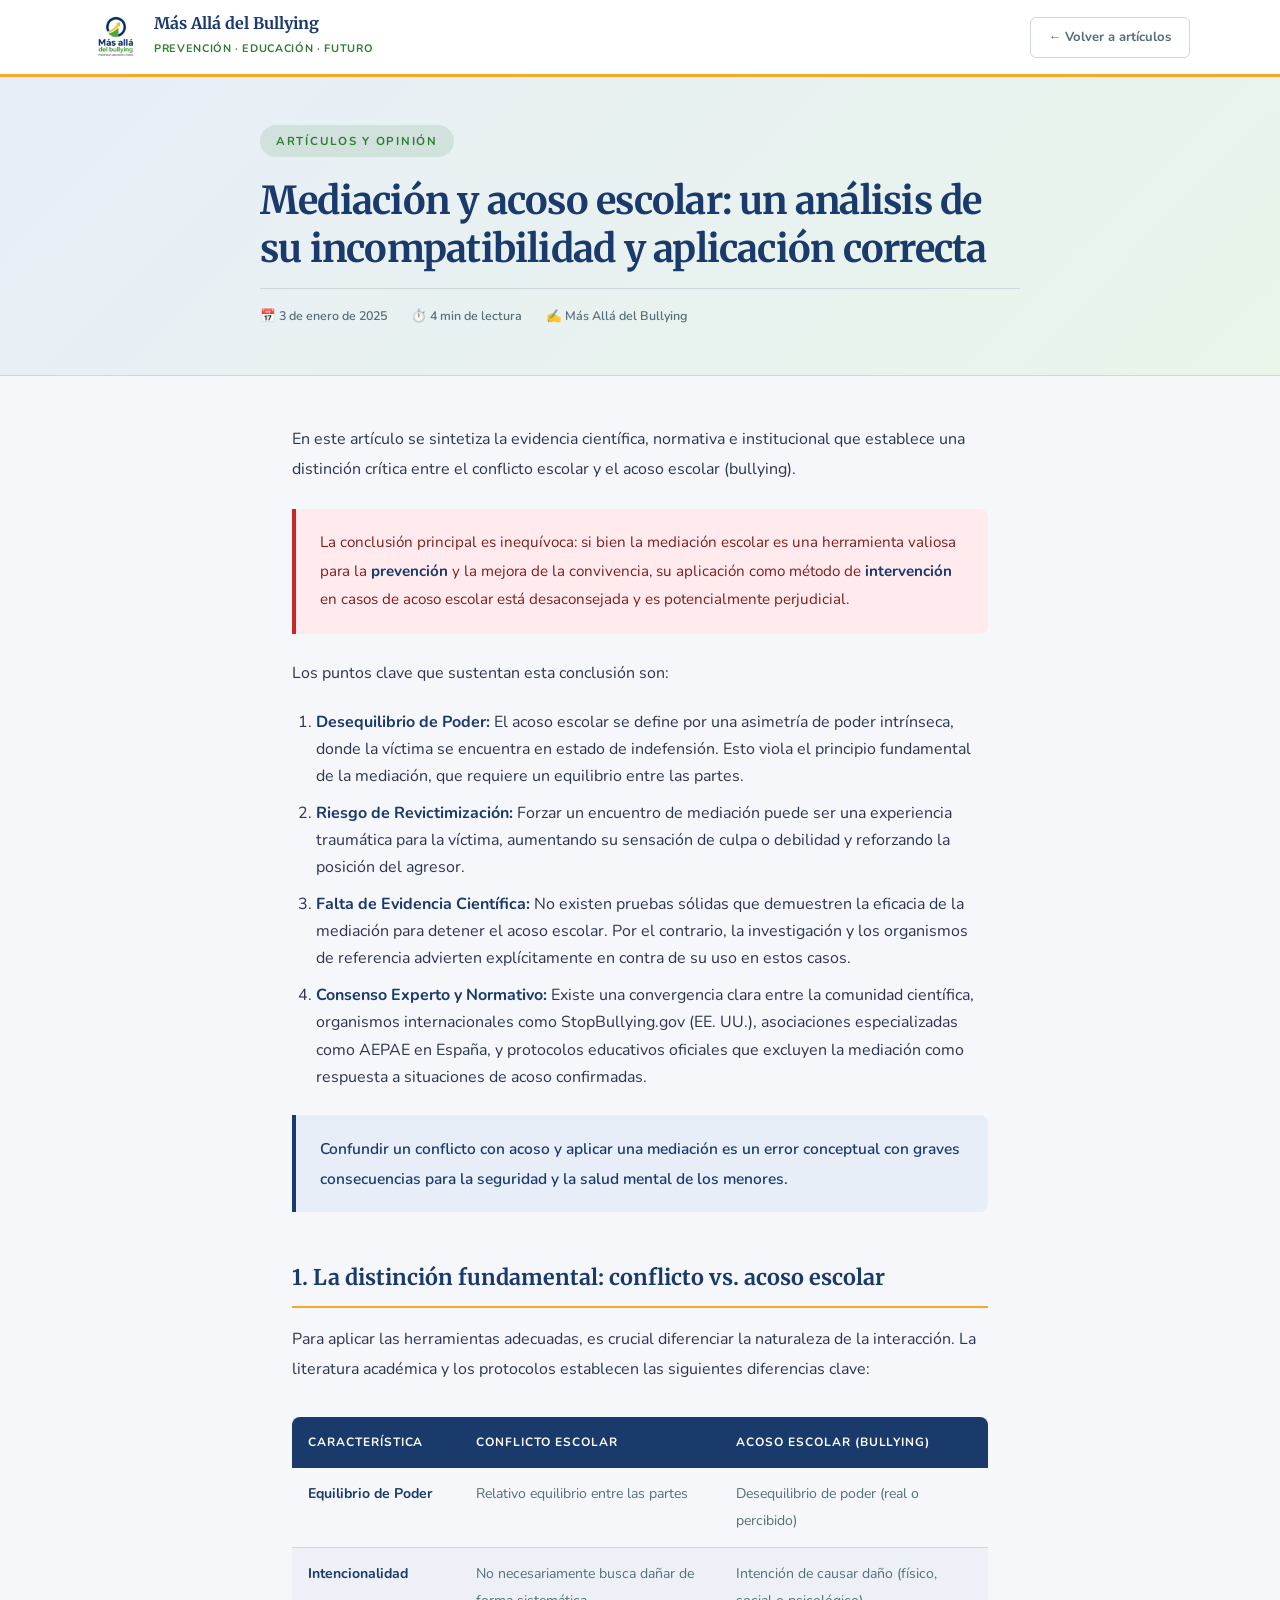
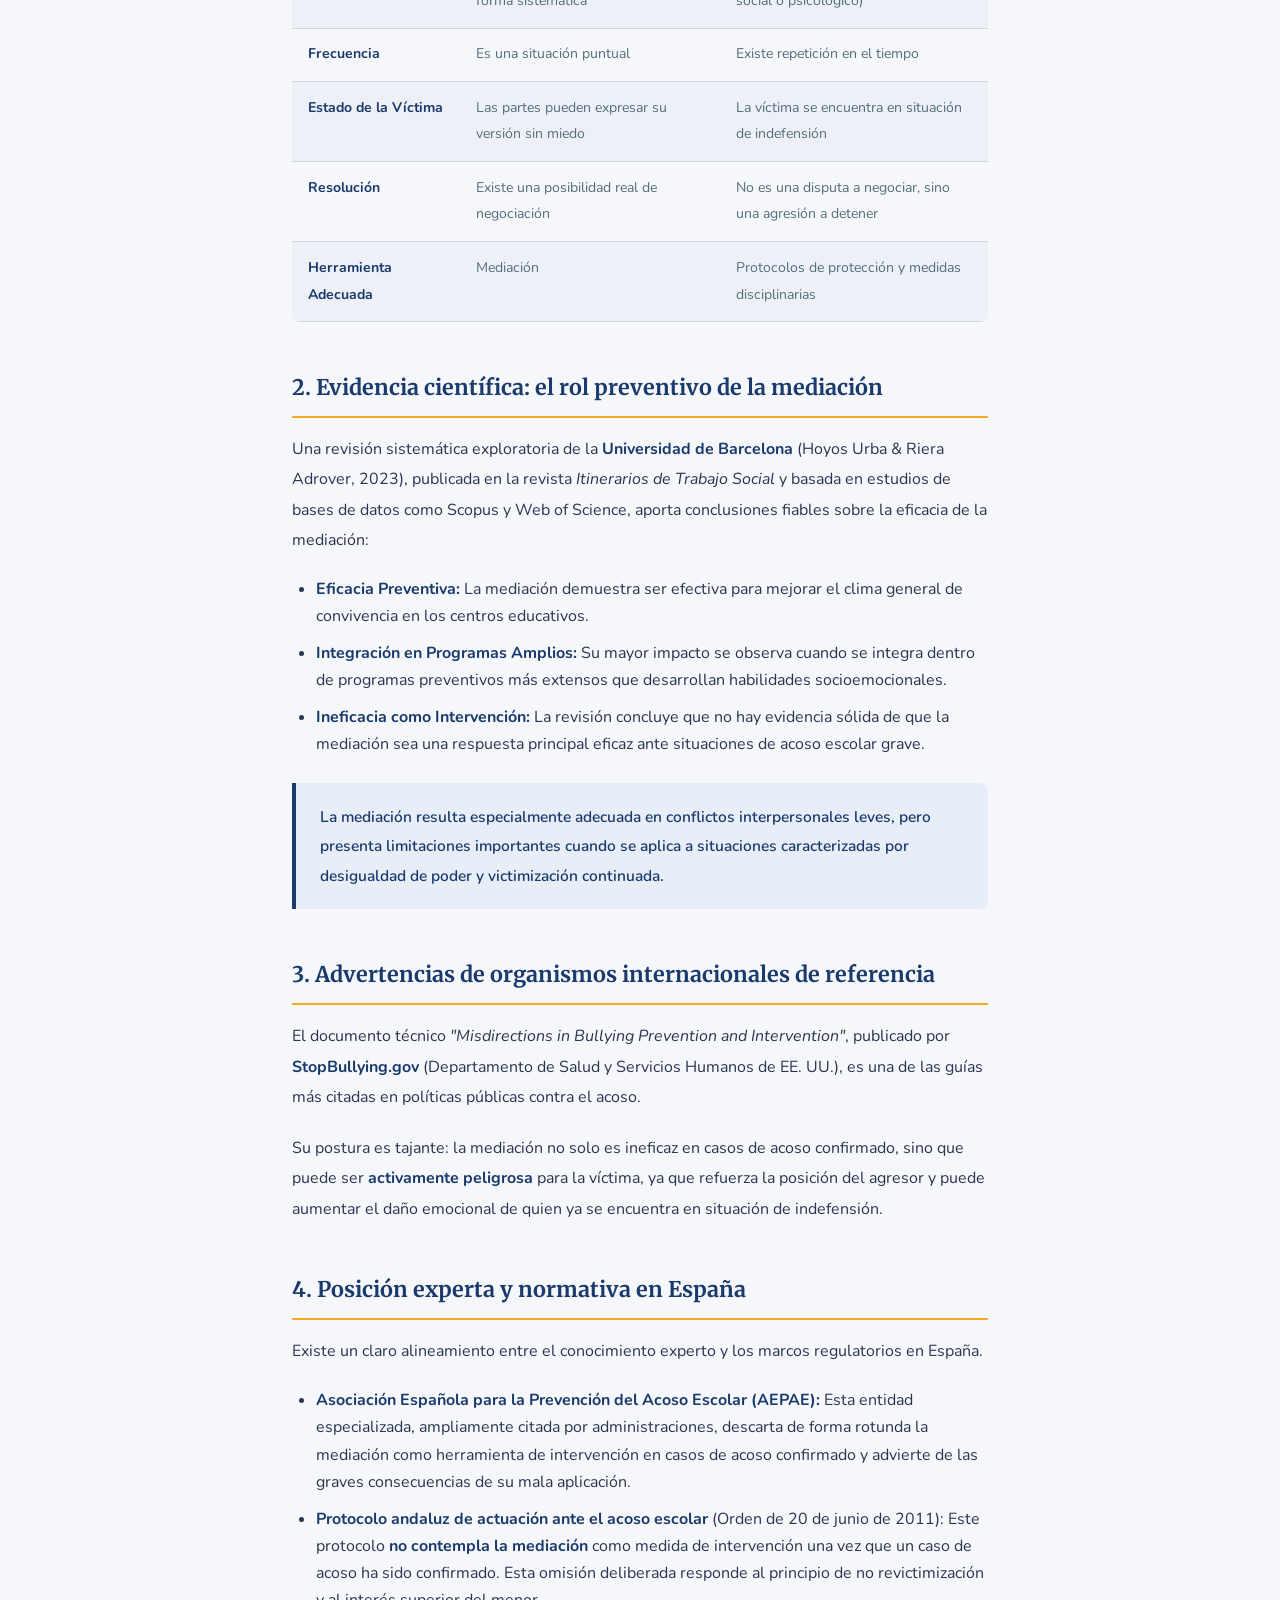
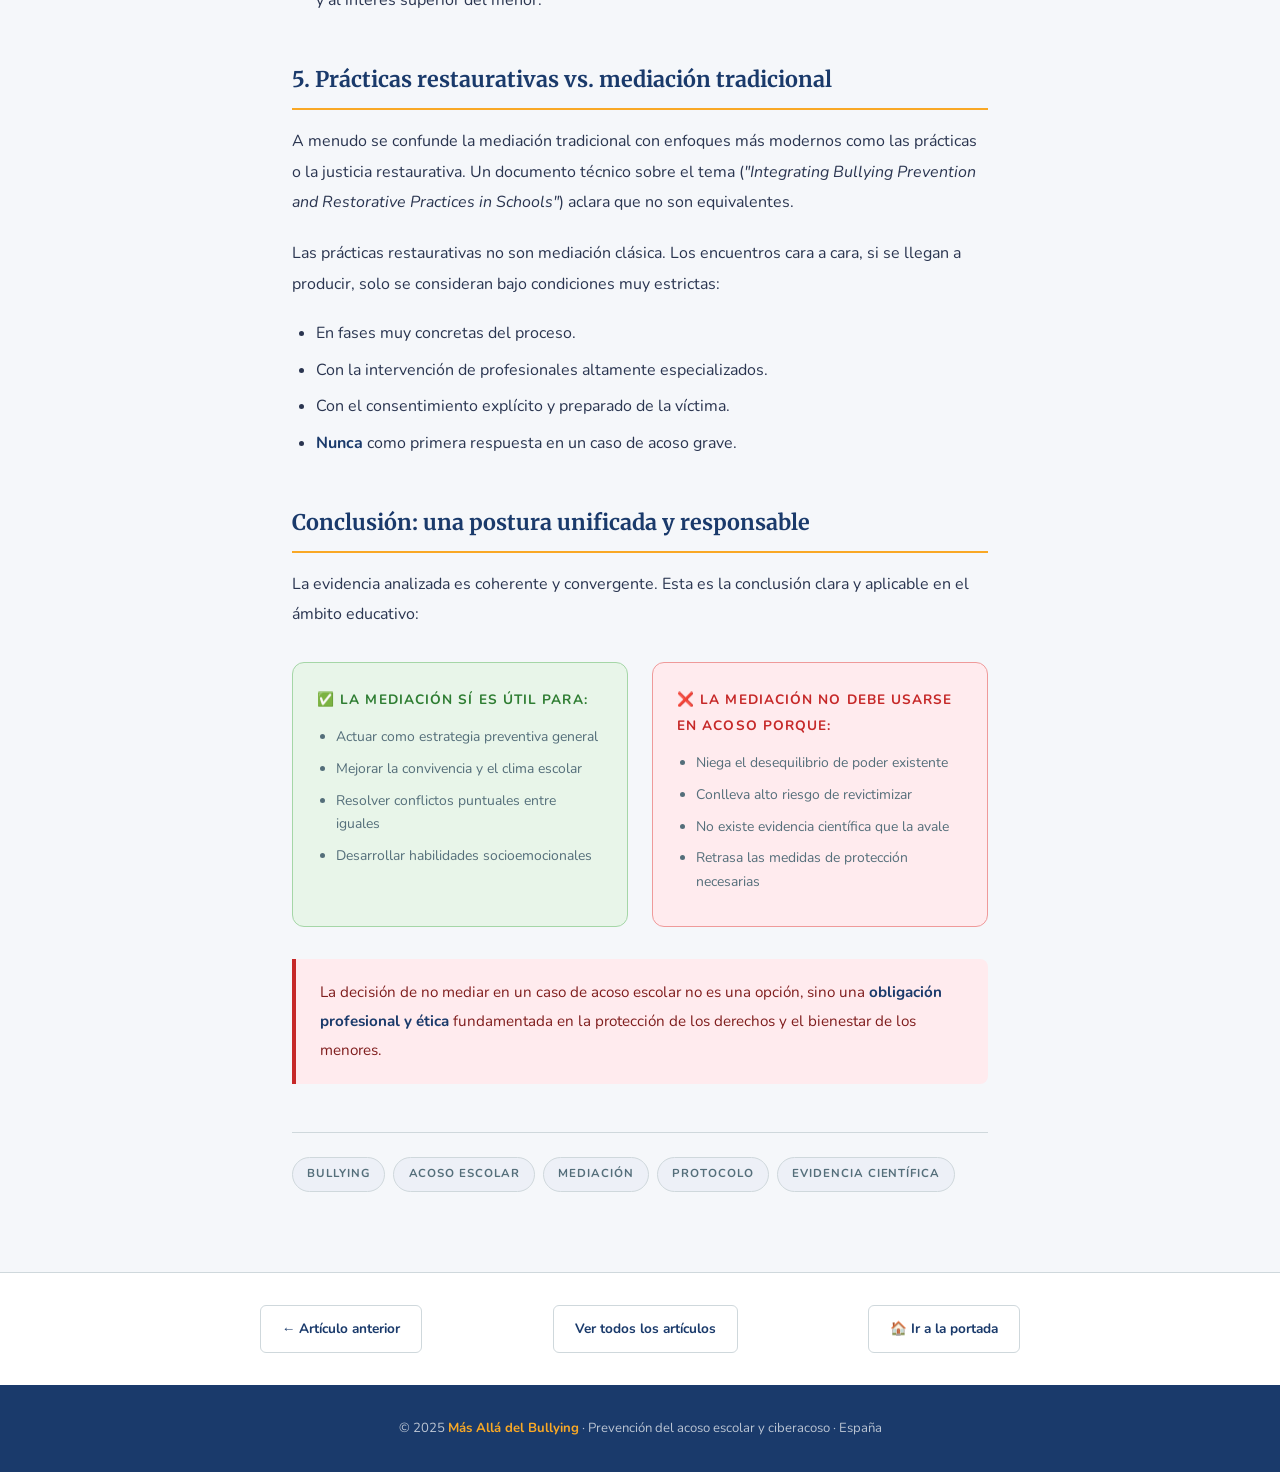
==== articulo-mediacion.html @ 9f7a9d50 "Add files via upload" ====
<!DOCTYPE html>
<html lang="es">
<head>
  <meta charset="UTF-8">
  <meta name="viewport" content="width=device-width, initial-scale=1.0">

  <!-- SEO -->
  <title>Mediación y acoso escolar: un análisis de su incompatibilidad | Más Allá del Bullying</title>
  <meta name="description" content="La mediación escolar está desaconsejada en casos de bullying confirmado. Analizamos la evidencia científica, normativa e institucional que lo demuestra.">
  <meta name="keywords" content="mediación acoso escolar, bullying mediación, protocolo bullying, AEPAE, StopBullying, conflicto vs acoso, prevención bullying España">
  <meta name="author" content="Más Allá del Bullying">
  <link rel="canonical" href="https://xamid20.github.io/masalladelbullying/articulo-mediacion.html">

  <!-- Open Graph -->
  <meta property="og:type"        content="article">
  <meta property="og:title"       content="Mediación y acoso escolar: un análisis de su incompatibilidad y aplicación correcta">
  <meta property="og:description" content="La mediación escolar está desaconsejada en casos de bullying confirmado. Analizamos la evidencia científica y normativa.">
  <meta property="og:url"         content="https://xamid20.github.io/masalladelbullying/articulo-mediacion.html">
  <meta property="og:image"       content="https://xamid20.github.io/masalladelbullying/logo.png">

  <!-- Schema Article -->
  <script type="application/ld+json">
  {
    "@context": "https://schema.org",
    "@type": "Article",
    "headline": "Mediación y acoso escolar: un análisis de su incompatibilidad y aplicación correcta",
    "description": "La mediación escolar está desaconsejada en casos de bullying confirmado.",
    "author": { "@type": "Organization", "name": "Más Allá del Bullying" },
    "publisher": { "@type": "Organization", "name": "Más Allá del Bullying", "logo": { "@type": "ImageObject", "url": "https://xamid20.github.io/masalladelbullying/logo.png" } },
    "datePublished": "2025-01-03",
    "url": "https://xamid20.github.io/masalladelbullying/articulo-mediacion.html"
  }
  </script>

  <!-- Fonts -->
  <link rel="preconnect" href="https://fonts.googleapis.com">
  <link href="https://fonts.googleapis.com/css2?family=Merriweather:ital,wght@0,400;0,700;1,400&family=Nunito:wght@300;400;600;700&display=swap" rel="stylesheet">

  <style>
    :root {
      --azul:       #1a3a6b;
      --azul-medio: #2a5298;
      --azul-claro: #e8eef8;
      --verde:      #2e7d32;
      --verde-claro:#e8f5e9;
      --amarillo:   #f9a825;
      --rojo:       #c62828;
      --rojo-claro: #ffebee;
      --bg:         #f5f7fa;
      --bg2:        #ffffff;
      --bg3:        #edf0f7;
      --text:       #1a2340;
      --text-muted: #546e7a;
      --border:     #cfd8dc;
    }
    *, *::before, *::after { margin:0; padding:0; box-sizing:border-box; }
    html { scroll-behavior:smooth; }
    body { background:var(--bg); color:var(--text); font-family:'Nunito',sans-serif; font-weight:400; line-height:1.75; }
    img { max-width:100%; display:block; }
    a { color:var(--azul-medio); }

    /* HEADER */
    header { background:var(--bg2); border-bottom:3px solid var(--amarillo); box-shadow:0 2px 14px rgba(26,58,107,0.09); padding:0.7rem 2rem; }
    .header-inner { max-width:1100px; margin:0 auto; display:flex; align-items:center; justify-content:space-between; }
    .site-logo { display:flex; align-items:center; gap:0.75rem; text-decoration:none; }
    .site-logo img { height:52px; width:auto; }
    .logo-text strong { display:block; font-family:'Merriweather',serif; font-size:1rem; font-weight:700; color:var(--azul); line-height:1.2; }
    .logo-text span { font-size:0.68rem; font-weight:700; color:var(--verde); text-transform:uppercase; letter-spacing:0.06em; }
    .back-btn { display:inline-flex; align-items:center; gap:0.5rem; background:none; border:1.5px solid var(--border); border-radius:6px; padding:0.5rem 1.1rem; font-family:'Nunito',sans-serif; font-size:0.82rem; font-weight:700; color:var(--text-muted); text-decoration:none; transition:all 0.2s; }
    .back-btn:hover { border-color:var(--azul); color:var(--azul); text-decoration:none; }

    /* HERO ARTÍCULO */
    .article-hero { background:linear-gradient(135deg,#e8eef8,#e8f5e9); padding:3rem 2rem; border-bottom:1px solid var(--border); }
    .article-hero-inner { max-width:760px; margin:0 auto; }
    .article-cat { display:inline-block; background:rgba(46,125,50,0.12); color:var(--verde); font-size:0.72rem; font-weight:700; letter-spacing:0.15em; text-transform:uppercase; padding:0.35rem 1rem; border-radius:50px; margin-bottom:1.2rem; }
    .article-title { font-family:'Merriweather',serif; font-size:clamp(1.6rem,4vw,2.4rem); font-weight:700; color:var(--azul); line-height:1.25; letter-spacing:-0.02em; margin-bottom:1rem; }
    .article-meta { display:flex; gap:1.5rem; font-size:0.78rem; font-weight:600; color:var(--text-muted); padding-top:1rem; border-top:1px solid var(--border); flex-wrap:wrap; }

    /* CONTENIDO */
    .article-content { max-width:760px; margin:0 auto; padding:3rem 2rem; }
    .article-body { font-size:1rem; line-height:1.9; color:#2a3550; }
    .article-body p { margin-bottom:1.3rem; }
    .article-body h2 { font-family:'Merriweather',serif; font-size:1.35rem; font-weight:700; color:var(--azul); margin:2.8rem 0 1rem; padding-bottom:0.5rem; border-bottom:2px solid var(--amarillo); }
    .article-body h3 { font-family:'Merriweather',serif; font-size:1.1rem; font-weight:700; color:var(--azul); margin:2rem 0 0.8rem; }
    .article-body strong { color:var(--azul); font-weight:700; }
    .article-body ul, .article-body ol { margin:0.8rem 0 1.5rem 1.5rem; }
    .article-body li { margin-bottom:0.6rem; line-height:1.7; }
    .article-body a { color:var(--azul-medio); }
    .article-body a:hover { color:var(--verde); }

    /* TABLA */
    .article-body table { width:100%; border-collapse:collapse; margin:2rem 0; font-size:0.88rem; border-radius:8px; overflow:hidden; }
    .article-body th { background:var(--azul); color:#fff; font-size:0.75rem; letter-spacing:0.08em; text-transform:uppercase; padding:0.9rem 1rem; text-align:left; }
    .article-body td { padding:0.8rem 1rem; border-bottom:1px solid var(--border); color:var(--text-muted); vertical-align:top; }
    .article-body tr:nth-child(even) td { background:var(--bg3); }

    /* CAJAS */
    .highlight-box { background:var(--azul-claro); border-left:4px solid var(--azul); border-radius:0 8px 8px 0; padding:1.2rem 1.5rem; margin:1.5rem 0; }
    .highlight-box p { margin:0; font-size:0.97rem; color:var(--azul); font-weight:600; }
    .warning-box { background:var(--rojo-claro); border-left:4px solid var(--rojo); border-radius:0 8px 8px 0; padding:1.2rem 1.5rem; margin:1.5rem 0; }
    .warning-box p { margin:0; font-size:0.95rem; color:#7f1d1d; }
    .success-box { background:var(--verde-claro); border-left:4px solid var(--verde); border-radius:0 8px 8px 0; padding:1.2rem 1.5rem; margin:1.5rem 0; }
    .success-box p { margin:0; font-size:0.95rem; color:#1b5e20; }

    /* CONCLUSIÓN */
    .conclusion-grid { display:grid; grid-template-columns:1fr 1fr; gap:1.5rem; margin:2rem 0; }
    .conclusion-card { border-radius:12px; padding:1.5rem; border:1px solid var(--border); }
    .conclusion-card.si { background:var(--verde-claro); border-color:#a5d6a7; }
    .conclusion-card.no { background:var(--rojo-claro); border-color:#ef9a9a; }
    .conclusion-card h4 { font-size:0.85rem; font-weight:700; margin-bottom:0.8rem; text-transform:uppercase; letter-spacing:0.08em; }
    .conclusion-card.si h4 { color:var(--verde); }
    .conclusion-card.no h4 { color:var(--rojo); }
    .conclusion-card ul { margin:0 0 0 1.2rem; }
    .conclusion-card li { font-size:0.87rem; margin-bottom:0.5rem; color:var(--text-muted); }

    /* ETIQUETAS */
    .article-tags { display:flex; gap:0.5rem; flex-wrap:wrap; margin-top:3rem; padding-top:1.5rem; border-top:1px solid var(--border); }
    .tag { background:var(--bg3); color:var(--text-muted); font-size:0.72rem; font-weight:700; letter-spacing:0.08em; text-transform:uppercase; padding:0.35rem 0.9rem; border-radius:50px; border:1px solid var(--border); }

    /* NAVEGACIÓN */
    .article-nav { background:var(--bg2); border-top:1px solid var(--border); padding:2rem; margin-top:2rem; }
    .article-nav-inner { max-width:760px; margin:0 auto; display:flex; justify-content:space-between; align-items:center; gap:1rem; flex-wrap:wrap; }
    .article-nav a { display:inline-flex; align-items:center; gap:0.5rem; font-size:0.85rem; font-weight:700; color:var(--azul); text-decoration:none; padding:0.7rem 1.3rem; border:1.5px solid var(--border); border-radius:6px; transition:all 0.2s; }
    .article-nav a:hover { border-color:var(--azul); background:var(--azul-claro); text-decoration:none; }

    /* FOOTER */
    footer { background:var(--azul); color:rgba(255,255,255,0.7); padding:2rem; text-align:center; font-size:0.82rem; }
    footer a { color:var(--amarillo); text-decoration:none; font-weight:700; }
    footer a:hover { text-decoration:underline; }

    @media(max-width:640px) {
      .article-hero { padding:2rem 1.2rem; }
      .article-content { padding:2rem 1.2rem; }
      .conclusion-grid { grid-template-columns:1fr; }
      .header-inner { gap:1rem; }
      .site-logo img { height:40px; }
    }
  </style>
</head>
<body>

  <!-- HEADER -->
  <header>
    <div class="header-inner">
      <a href="index.html" class="site-logo">
        <img src="logo.png" alt="Más allá del bullying – prevención del acoso escolar" width="52">
        <div class="logo-text">
          <strong>Más Allá del Bullying</strong>
          <span>Prevención · Educación · Futuro</span>
        </div>
      </a>
      <a href="index.html#articulos" class="back-btn">← Volver a artículos</a>
    </div>
  </header>

  <!-- HERO -->
  <div class="article-hero">
    <div class="article-hero-inner">
      <span class="article-cat">Artículos y Opinión</span>
      <h1 class="article-title">Mediación y acoso escolar: un análisis de su incompatibilidad y aplicación correcta</h1>
      <div class="article-meta">
        <span>📅 3 de enero de 2025</span>
        <span>⏱️ 4 min de lectura</span>
        <span>✍️ Más Allá del Bullying</span>
      </div>
    </div>
  </div>

  <!-- CONTENIDO -->
  <main class="article-content">
    <article class="article-body">

      <p>En este artículo se sintetiza la evidencia científica, normativa e institucional que establece una distinción crítica entre el conflicto escolar y el acoso escolar (bullying).</p>

      <div class="warning-box">
        <p>La conclusión principal es inequívoca: si bien la mediación escolar es una herramienta valiosa para la <strong>prevención</strong> y la mejora de la convivencia, su aplicación como método de <strong>intervención</strong> en casos de acoso escolar está desaconsejada y es potencialmente perjudicial.</p>
      </div>

      <p>Los puntos clave que sustentan esta conclusión son:</p>
      <ol>
        <li><strong>Desequilibrio de Poder:</strong> El acoso escolar se define por una asimetría de poder intrínseca, donde la víctima se encuentra en estado de indefensión. Esto viola el principio fundamental de la mediación, que requiere un equilibrio entre las partes.</li>
        <li><strong>Riesgo de Revictimización:</strong> Forzar un encuentro de mediación puede ser una experiencia traumática para la víctima, aumentando su sensación de culpa o debilidad y reforzando la posición del agresor.</li>
        <li><strong>Falta de Evidencia Científica:</strong> No existen pruebas sólidas que demuestren la eficacia de la mediación para detener el acoso escolar. Por el contrario, la investigación y los organismos de referencia advierten explícitamente en contra de su uso en estos casos.</li>
        <li><strong>Consenso Experto y Normativo:</strong> Existe una convergencia clara entre la comunidad científica, organismos internacionales como StopBullying.gov (EE. UU.), asociaciones especializadas como AEPAE en España, y protocolos educativos oficiales que excluyen la mediación como respuesta a situaciones de acoso confirmadas.</li>
      </ol>

      <div class="highlight-box">
        <p>Confundir un conflicto con acoso y aplicar una mediación es un error conceptual con graves consecuencias para la seguridad y la salud mental de los menores.</p>
      </div>

      <h2>1. La distinción fundamental: conflicto vs. acoso escolar</h2>
      <p>Para aplicar las herramientas adecuadas, es crucial diferenciar la naturaleza de la interacción. La literatura académica y los protocolos establecen las siguientes diferencias clave:</p>

      <table>
        <thead>
          <tr>
            <th>Característica</th>
            <th>Conflicto Escolar</th>
            <th>Acoso Escolar (Bullying)</th>
          </tr>
        </thead>
        <tbody>
          <tr>
            <td><strong>Equilibrio de Poder</strong></td>
            <td>Relativo equilibrio entre las partes</td>
            <td>Desequilibrio de poder (real o percibido)</td>
          </tr>
          <tr>
            <td><strong>Intencionalidad</strong></td>
            <td>No necesariamente busca dañar de forma sistemática</td>
            <td>Intención de causar daño (físico, social o psicológico)</td>
          </tr>
          <tr>
            <td><strong>Frecuencia</strong></td>
            <td>Es una situación puntual</td>
            <td>Existe repetición en el tiempo</td>
          </tr>
          <tr>
            <td><strong>Estado de la Víctima</strong></td>
            <td>Las partes pueden expresar su versión sin miedo</td>
            <td>La víctima se encuentra en situación de indefensión</td>
          </tr>
          <tr>
            <td><strong>Resolución</strong></td>
            <td>Existe una posibilidad real de negociación</td>
            <td>No es una disputa a negociar, sino una agresión a detener</td>
          </tr>
          <tr>
            <td><strong>Herramienta Adecuada</strong></td>
            <td>Mediación</td>
            <td>Protocolos de protección y medidas disciplinarias</td>
          </tr>
        </tbody>
      </table>

      <h2>2. Evidencia científica: el rol preventivo de la mediación</h2>
      <p>Una revisión sistemática exploratoria de la <strong>Universidad de Barcelona</strong> (Hoyos Urba & Riera Adrover, 2023), publicada en la revista <em>Itinerarios de Trabajo Social</em> y basada en estudios de bases de datos como Scopus y Web of Science, aporta conclusiones fiables sobre la eficacia de la mediación:</p>
      <ul>
        <li><strong>Eficacia Preventiva:</strong> La mediación demuestra ser efectiva para mejorar el clima general de convivencia en los centros educativos.</li>
        <li><strong>Integración en Programas Amplios:</strong> Su mayor impacto se observa cuando se integra dentro de programas preventivos más extensos que desarrollan habilidades socioemocionales.</li>
        <li><strong>Ineficacia como Intervención:</strong> La revisión concluye que no hay evidencia sólida de que la mediación sea una respuesta principal eficaz ante situaciones de acoso escolar grave.</li>
      </ul>

      <div class="highlight-box">
        <p>La mediación resulta especialmente adecuada en conflictos interpersonales leves, pero presenta limitaciones importantes cuando se aplica a situaciones caracterizadas por desigualdad de poder y victimización continuada.</p>
      </div>

      <h2>3. Advertencias de organismos internacionales de referencia</h2>
      <p>El documento técnico <em>"Misdirections in Bullying Prevention and Intervention"</em>, publicado por <strong>StopBullying.gov</strong> (Departamento de Salud y Servicios Humanos de EE. UU.), es una de las guías más citadas en políticas públicas contra el acoso.</p>
      <p>Su postura es tajante: la mediación no solo es ineficaz en casos de acoso confirmado, sino que puede ser <strong>activamente peligrosa</strong> para la víctima, ya que refuerza la posición del agresor y puede aumentar el daño emocional de quien ya se encuentra en situación de indefensión.</p>

      <h2>4. Posición experta y normativa en España</h2>
      <p>Existe un claro alineamiento entre el conocimiento experto y los marcos regulatorios en España.</p>
      <ul>
        <li><strong>Asociación Española para la Prevención del Acoso Escolar (AEPAE):</strong> Esta entidad especializada, ampliamente citada por administraciones, descarta de forma rotunda la mediación como herramienta de intervención en casos de acoso confirmado y advierte de las graves consecuencias de su mala aplicación.</li>
        <li><strong>Protocolo andaluz de actuación ante el acoso escolar</strong> (Orden de 20 de junio de 2011): Este protocolo <strong>no contempla la mediación</strong> como medida de intervención una vez que un caso de acoso ha sido confirmado. Esta omisión deliberada responde al principio de no revictimización y al interés superior del menor.</li>
      </ul>

      <h2>5. Prácticas restaurativas vs. mediación tradicional</h2>
      <p>A menudo se confunde la mediación tradicional con enfoques más modernos como las prácticas o la justicia restaurativa. Un documento técnico sobre el tema (<em>"Integrating Bullying Prevention and Restorative Practices in Schools"</em>) aclara que no son equivalentes.</p>
      <p>Las prácticas restaurativas no son mediación clásica. Los encuentros cara a cara, si se llegan a producir, solo se consideran bajo condiciones muy estrictas:</p>
      <ul>
        <li>En fases muy concretas del proceso.</li>
        <li>Con la intervención de profesionales altamente especializados.</li>
        <li>Con el consentimiento explícito y preparado de la víctima.</li>
        <li><strong>Nunca</strong> como primera respuesta en un caso de acoso grave.</li>
      </ul>

      <h2>Conclusión: una postura unificada y responsable</h2>
      <p>La evidencia analizada es coherente y convergente. Esta es la conclusión clara y aplicable en el ámbito educativo:</p>

      <div class="conclusion-grid">
        <div class="conclusion-card si">
          <h4>✅ La mediación SÍ es útil para:</h4>
          <ul>
            <li>Actuar como estrategia preventiva general</li>
            <li>Mejorar la convivencia y el clima escolar</li>
            <li>Resolver conflictos puntuales entre iguales</li>
            <li>Desarrollar habilidades socioemocionales</li>
          </ul>
        </div>
        <div class="conclusion-card no">
          <h4>❌ La mediación NO debe usarse en acoso porque:</h4>
          <ul>
            <li>Niega el desequilibrio de poder existente</li>
            <li>Conlleva alto riesgo de revictimizar</li>
            <li>No existe evidencia científica que la avale</li>
            <li>Retrasa las medidas de protección necesarias</li>
          </ul>
        </div>
      </div>

      <div class="warning-box">
        <p>La decisión de no mediar en un caso de acoso escolar no es una opción, sino una <strong>obligación profesional y ética</strong> fundamentada en la protección de los derechos y el bienestar de los menores.</p>
      </div>

      <!-- Etiquetas -->
      <div class="article-tags">
        <span class="tag">Bullying</span>
        <span class="tag">Acoso escolar</span>
        <span class="tag">Mediación</span>
        <span class="tag">Protocolo</span>
        <span class="tag">Evidencia científica</span>
      </div>

    </article>
  </main>

  <!-- NAVEGACIÓN -->
  <nav class="article-nav" aria-label="Navegación entre artículos">
    <div class="article-nav-inner">
      <a href="articulo-transparencia.html">← Artículo anterior</a>
      <a href="index.html#articulos">Ver todos los artículos</a>
      <a href="index.html">🏠 Ir a la portada</a>
    </div>
  </nav>

  <!-- FOOTER -->
  <footer>
    <p>© 2025 <a href="index.html">Más Allá del Bullying</a> · Prevención del acoso escolar y ciberacoso · España</p>
  </footer>

</body>
</html>
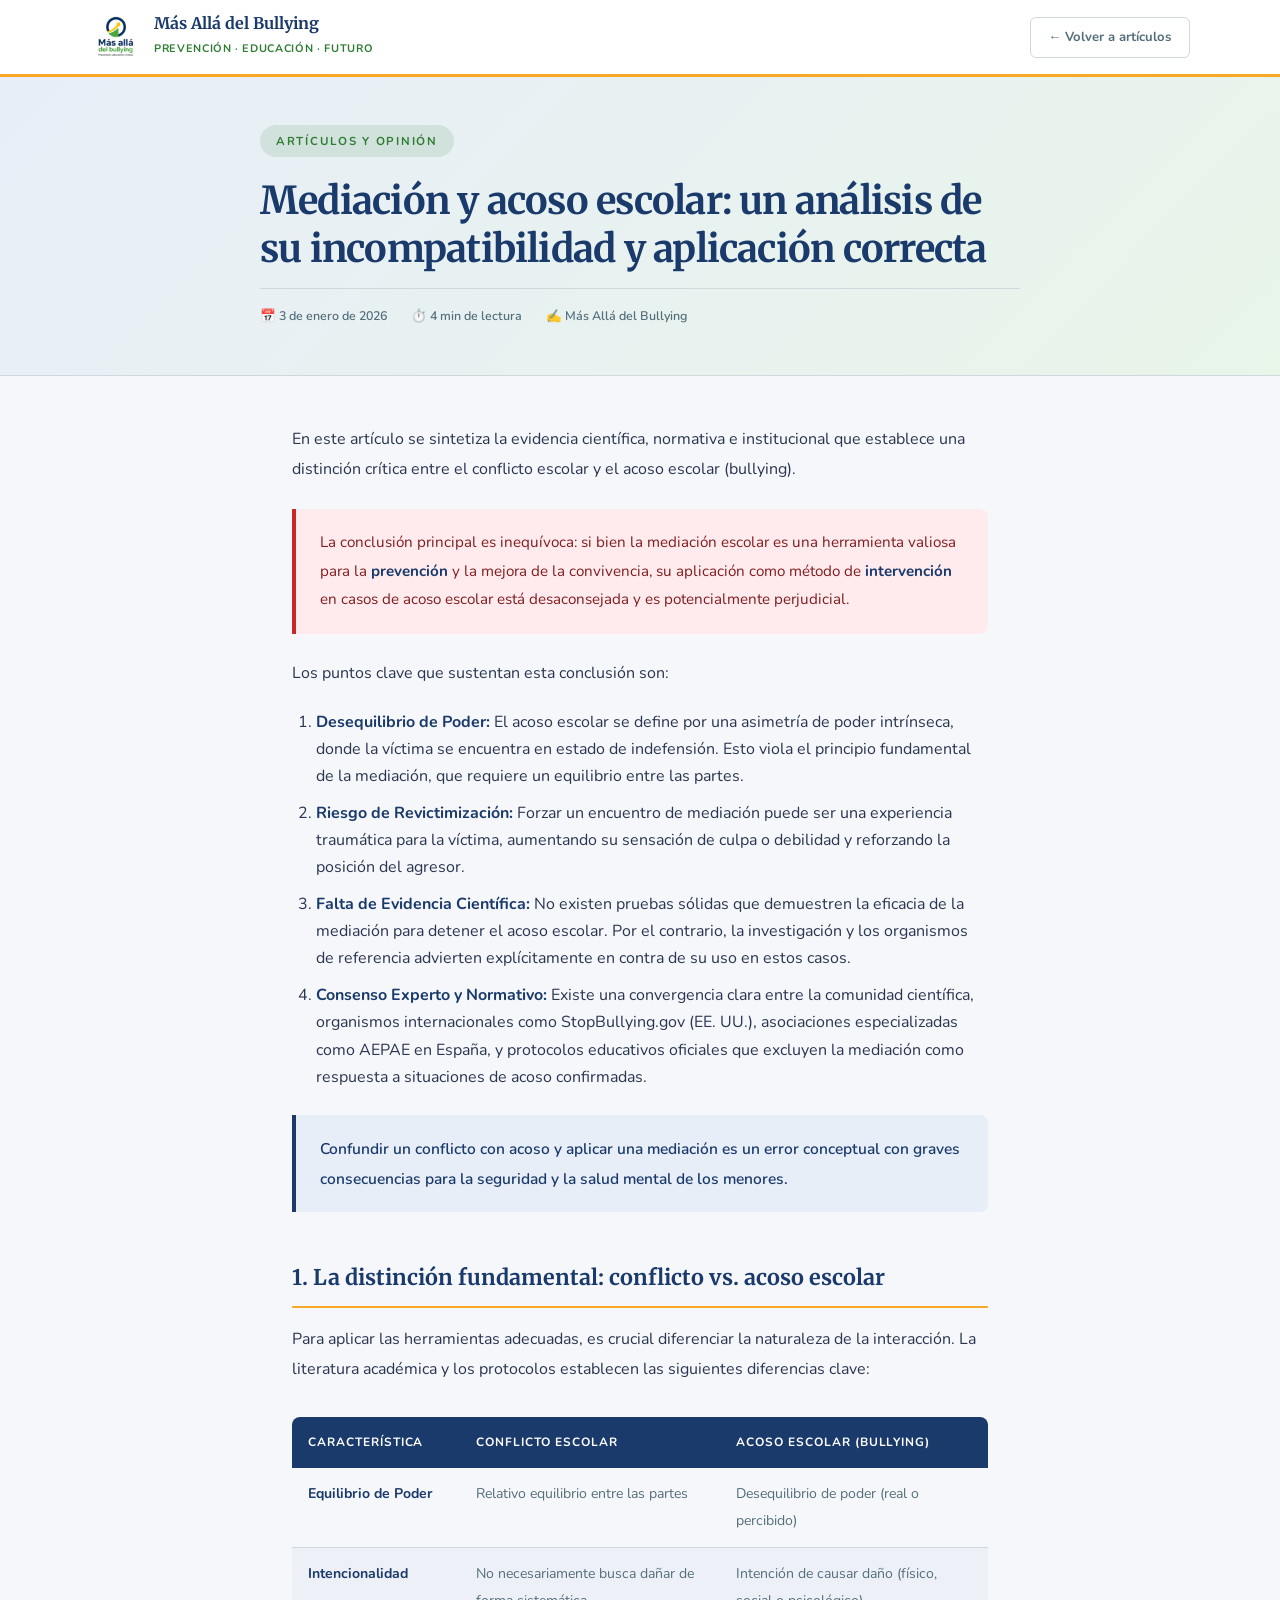
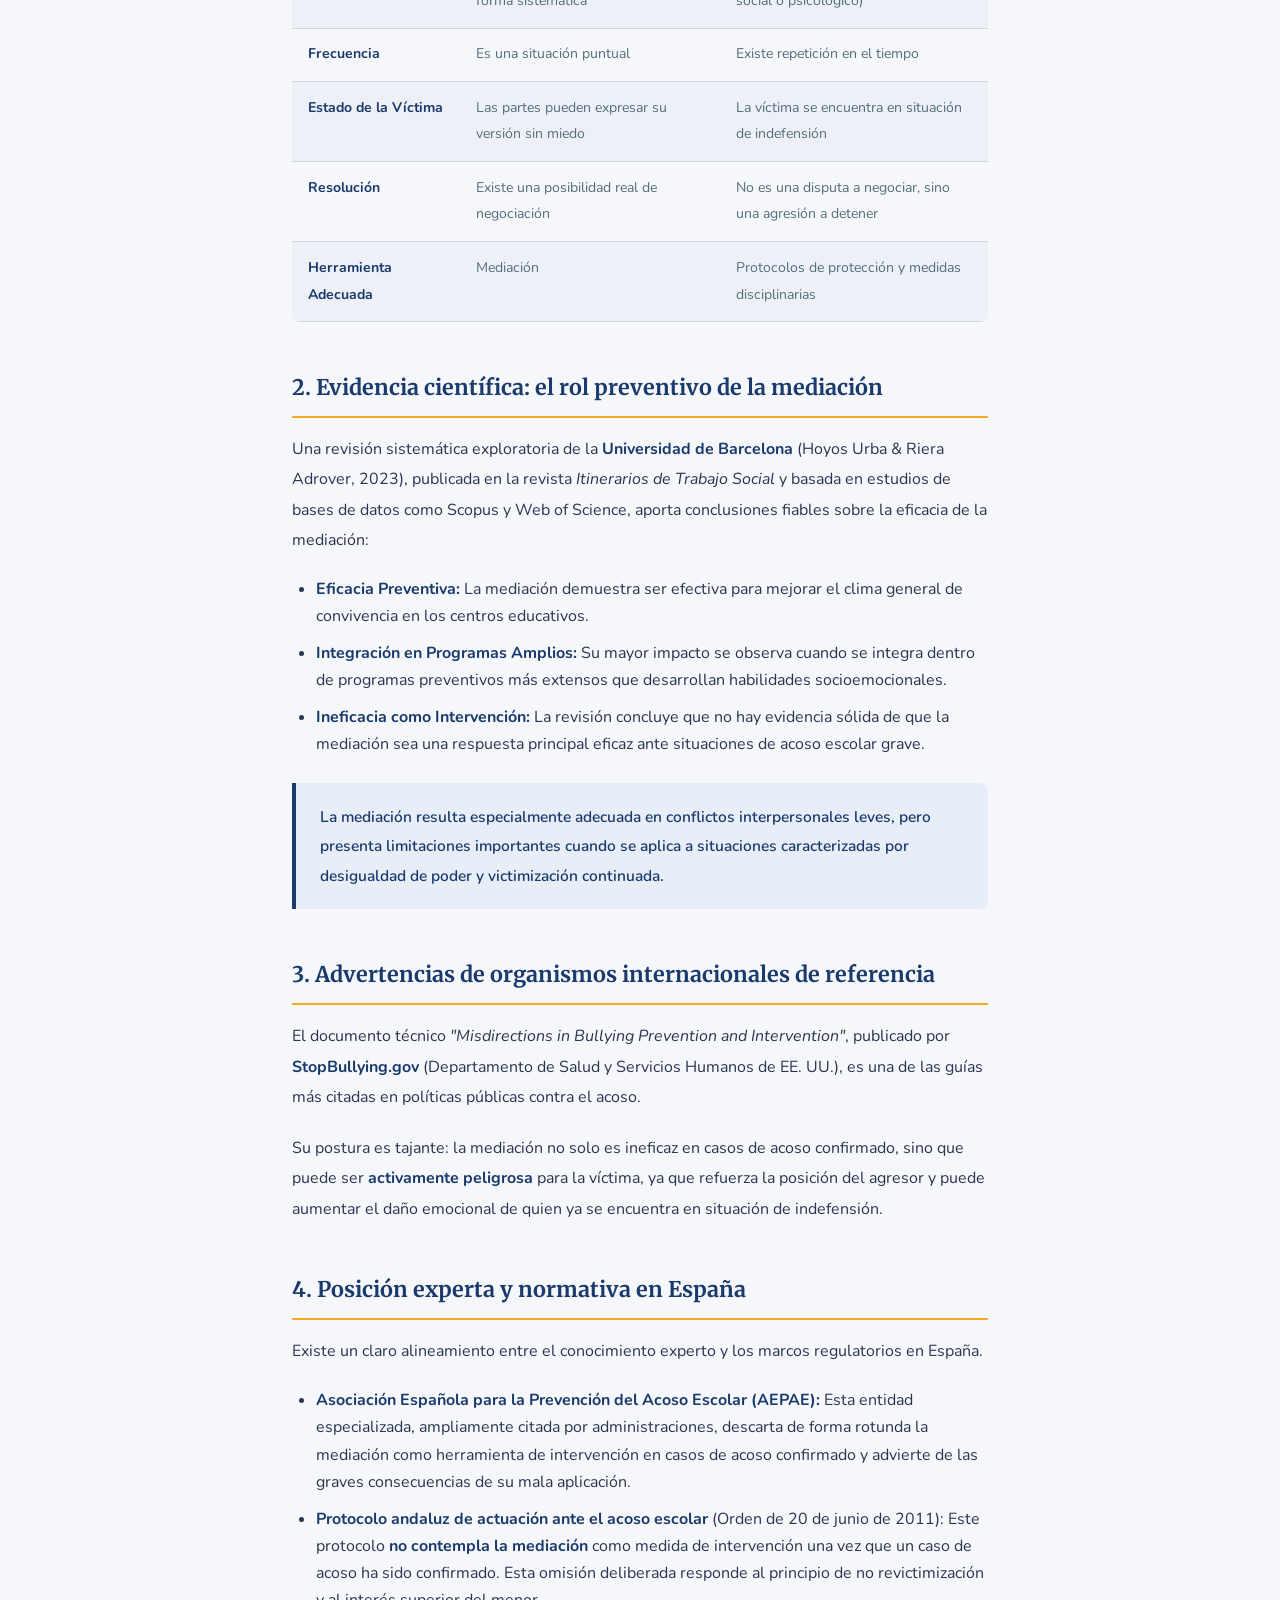
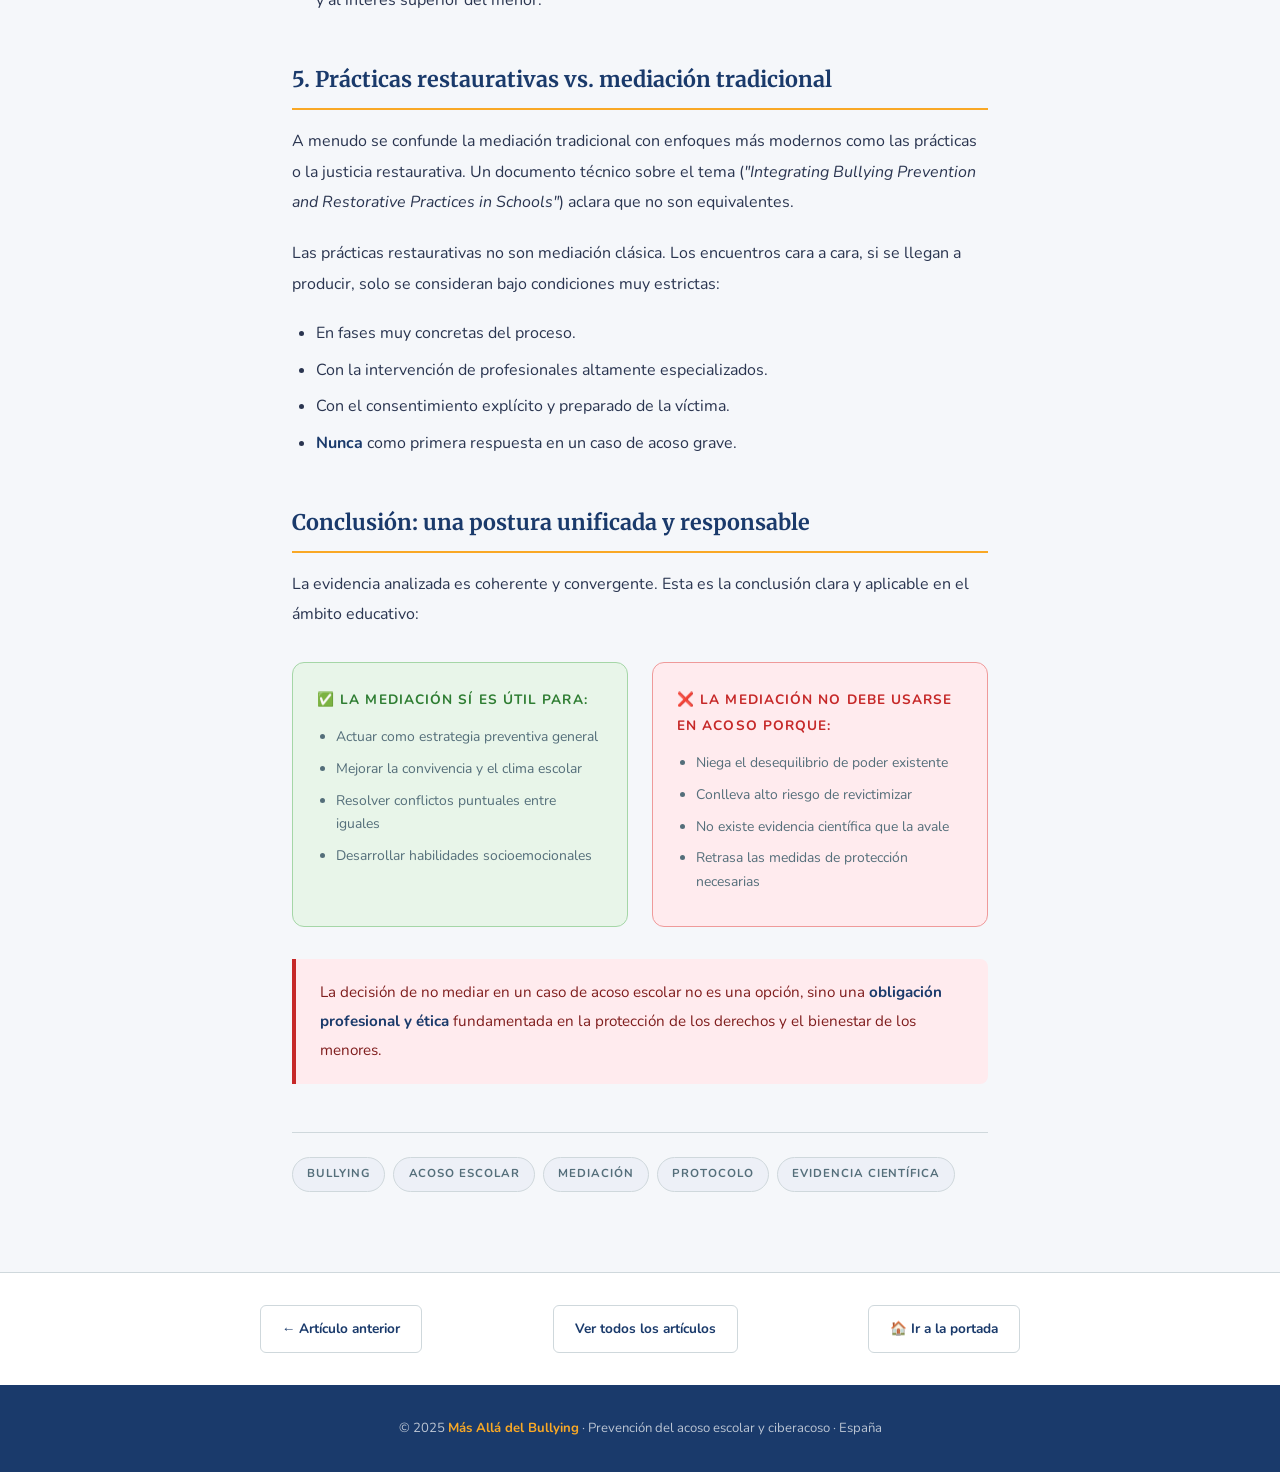
==== commit 2468b6d7: "Update article date from January 2025 to 2026" ====
--- a/articulo-mediacion.html
+++ b/articulo-mediacion.html
@@ -159,7 +159,7 @@
       <span class="article-cat">Artículos y Opinión</span>
       <h1 class="article-title">Mediación y acoso escolar: un análisis de su incompatibilidad y aplicación correcta</h1>
       <div class="article-meta">
-        <span>📅 3 de enero de 2025</span>
+        <span>📅 3 de enero de 2026</span>
         <span>⏱️ 4 min de lectura</span>
         <span>✍️ Más Allá del Bullying</span>
       </div>
